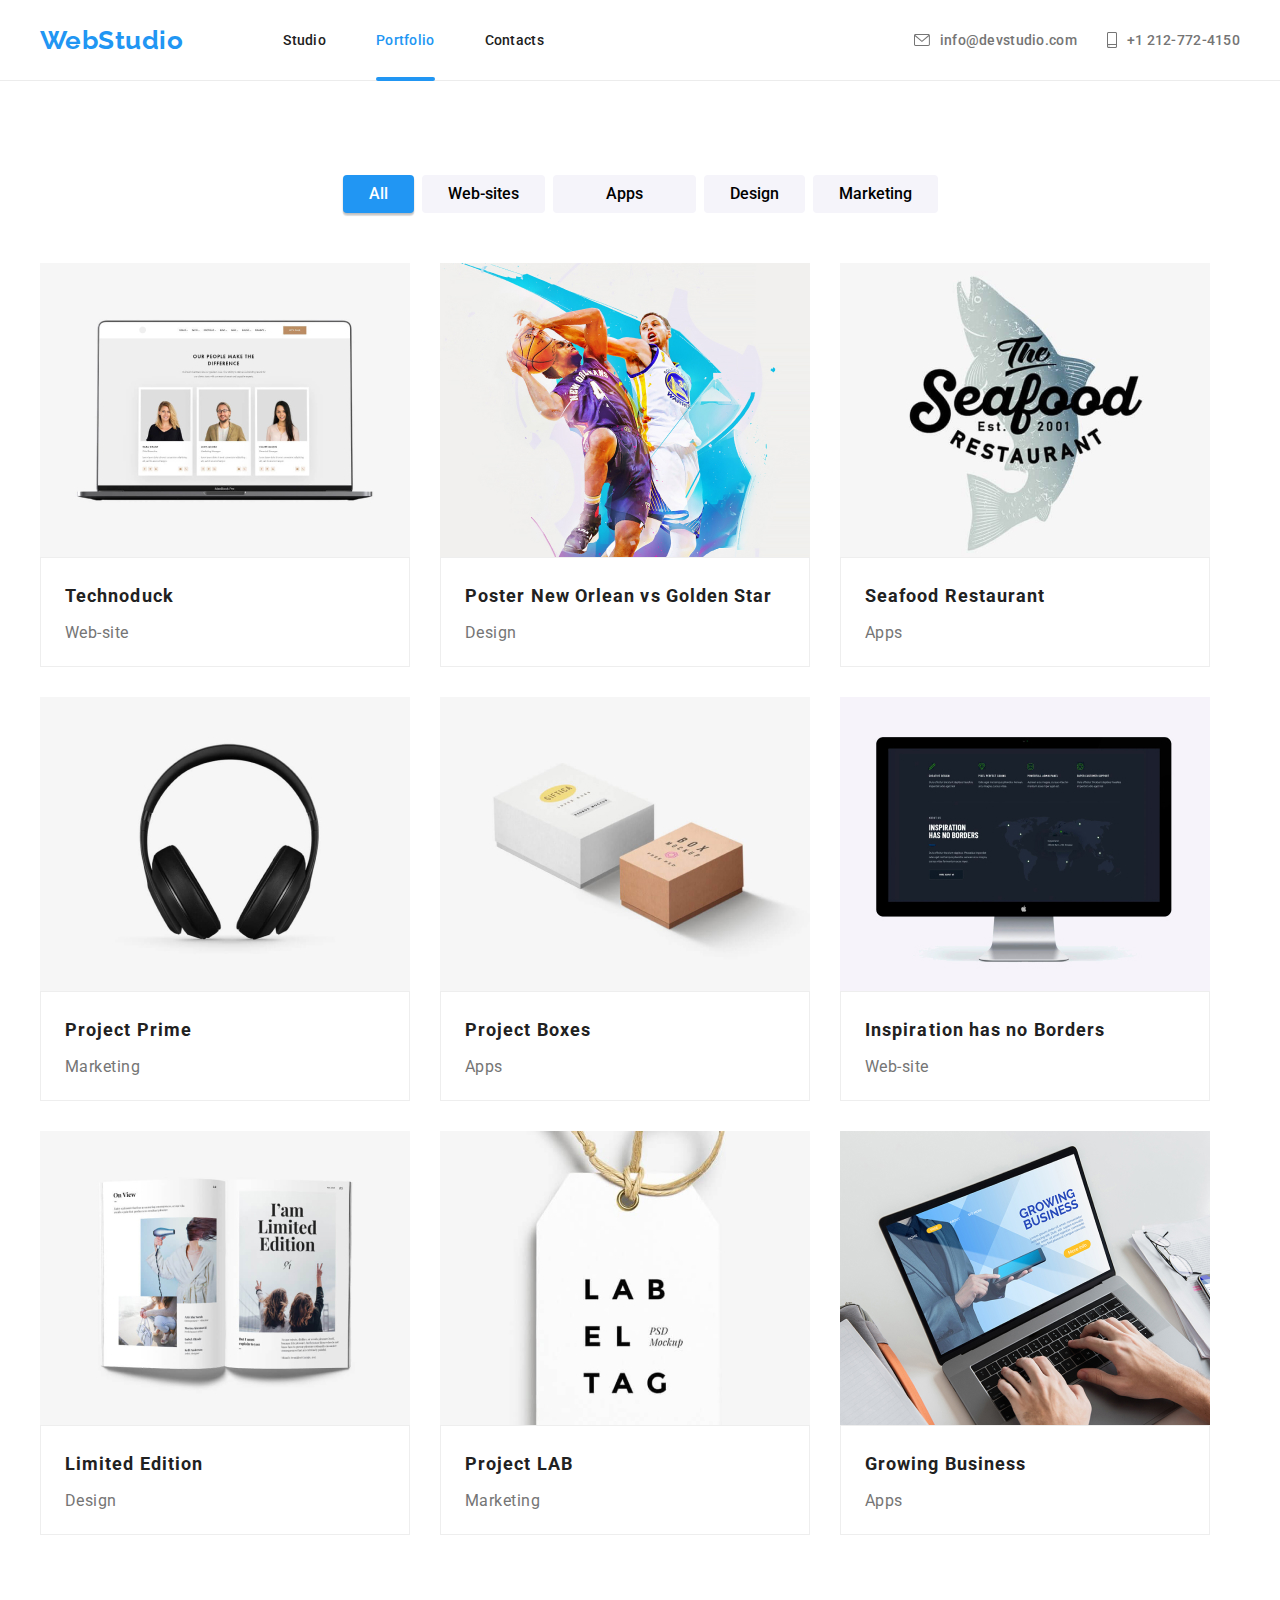
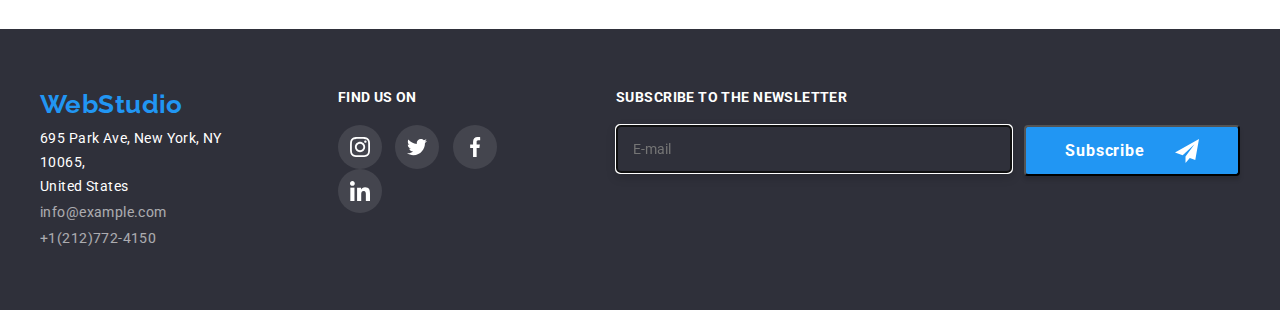
==== portfolio.html @ 6c71a46f "submit hw -6" ====
<!DOCTYPE html>
<html lang="en">
  <head>
    <meta charset="UTF-8" />
    <meta http-equiv="X-UA-Compatible" content="IE=edge" />
    <meta name="viewport" content="width=device-width, initial-scale=1.0" />
    <link rel="preconnect" href="https://fonts.googleapis.com" />
    <link rel="preconnect" href="https://fonts.gstatic.com" crossorigin />
    <link
      href="https://fonts.googleapis.com/css2?family=Raleway:wght@400;500;700;900&family=Roboto:wght@400;500;700;900&display=swap"
      rel="stylesheet"
    />
    <link
      rel="stylesheet"
      href="https://cdnjs.cloudflare.com/ajax/libs/modern-normalize/1.1.0/modern-normalize.min.css"
    />
    <link rel="stylesheet" href="css/styles.css" />

    <title>portfolio</title>
  </head>

  <body>
    <!--Page header-->
    <header class="section-header">
      <div class="container header-container">
        <a class="header-logo" href="./index.html">WebStudio</a>
<nav>
        <ul class="navigation-list">
          <li class="navigation-item">
            <a class="navigation-item-link" href="./index.html">Studio</a>
          </li>
          <li class="navigation-item">
            <a class="navigation-item-link current-page"  href="./portfolio.html"
              >Portfolio</a
            >
          </li>
          <li class="navigation-item" >
            <a class="navigation-item-link" href="#">Contacts</a></li>
        </ul>
      </nav>
      <ul class="header-contacts-list">
        <li class="header-contact-item">
          <a class="header-contact-link" href="mailto:info@devstudio.com">
                 <svg class="link-icon-mail" width="16" height="12">
              <use href="./images/sprite.svg#icon-envelope"></use>
            </svg>
            info@devstudio.com</a
          >
        </li>
        <li class="header-contact-item">
          <a class="header-contact-link" href="tel:12127724150">
            <svg class="link-icon-tel" width="10" height="16">
              <use href="./images/sprite.svg#icon-smartphone"></use>
            </svg>
            +1 212-772-4150</a
          >
        </li>
      </ul>
      </div>
    </header>
    <main>
      <section class="main-section">
        <div class="container">

        <ul class="menu-button-list">
          
          <li class="menu-button-item">
        <button class="menu-button-current" type="button">All</button>
        </li>

        <li class="menu-button-item">
        <button class="menu-button black" type="button">
          Web-sites
        </button>
        </li>

       <li class="menu-button-item">
      <button class="menu-button black button-apps" type="button">Apps</button>
       </li>

        <li class="menu-button-item">
      <button class="menu-button black" type="button">
          Design
        </button>
        </li>

        <li class="menu-button-item">
      <button class="menu-button black" type="button">
          Marketing
      </button>
        </li>

        </ul>
      
        <ul class="image-list">

          <li class="image-list-item">
            <div class="card-overlay">
            
            <img
              src="images/images_portfolio/img1.jpg"
              alt="picture of people"
              width="370"
              height="294"
            />
            <p class="card-overlay-text">
              Technoduck is a state-of-the-art coronavirus distribution platform. Companies use this platform for digital espionage and attacks on competitors' secure servers.
            </p>
            </div>
      
            <div class="image-description">
            <h3 class="captions">Technoduck</h3>
            <p class="text-portfolio">Web-site</p>
            </div>
              
            </a>
          </li>
          <li class="image-list-item">
            <div class="card-overlay">
            <img
              src="images/images_portfolio/img2.jpg"
              alt="picture of players"
              width="370"
              height="294"
            />
            <p class="card-overlay-text">
              Technoduck is a state-of-the-art coronavirus distribution platform. Companies use this platform for digital espionage and attacks on competitors' secure servers.
            </p>
            </div>
            <div class="image-description">
            <h3 class="captions">Poster New Orlean vs Golden Star</h3>
            <p class="text-portfolio">Design</p>
            </div>
          </li>
          <li class="image-list-item">
            <div class="card-overlay">
            <img
              src="images/images_portfolio/img3.jpg"
              alt="picture of logo"
              width="370"
              height="294"
            />
            <p class="card-overlay-text">
              Technoduck is a state-of-the-art coronavirus distribution platform. Companies use this platform for digital espionage and attacks on competitors' secure servers.
            </p>
            </div>
            <div class="image-description">
            <h3 class="captions">Seafood Restaurant</h3>
            <p class="text-portfolio">Apps</p>
            </div>
          </li>
          <li class="image-list-item">
            <div class="card-overlay">
            <img
              src="images/images_portfolio/img4.jpg"
              alt="picture of headphones"
              width="370"
              height="294"
            />
            <p class="card-overlay-text">
              Technoduck is a state-of-the-art coronavirus distribution platform. Companies use this platform for digital espionage and attacks on competitors' secure servers.
            </p>
            </div>
            <div class="image-description">
            <h3 class="captions">Project Prime</h3>
            <p class="text-portfolio">Marketing</p>
            </div>
          </li>
          <li class="image-list-item">
            <div class="card-overlay">
            <img
              src="images/images_portfolio/img5.jpg"
              alt="picture of boxes"
              width="370"
              height="294"
            />
            <p class="card-overlay-text">
              Technoduck is a state-of-the-art coronavirus distribution platform. Companies use this platform for digital espionage and attacks on competitors' secure servers.
            </p>
            </div>
            <div class="image-description">
            <h3 class="captions">Project Boxes</h3>
            <p class="text-portfolio">Apps</p>
            </div>
          </li>
          <li class="image-list-item">
            <div class="card-overlay">
            <img
              src="images/images_portfolio/img6.jpg"
              alt="picture of desktop"
              width="370"
              height="294"
            />
            <p class="card-overlay-text">
              Technoduck is a state-of-the-art coronavirus distribution platform. Companies use this platform for digital espionage and attacks on competitors' secure servers.
            </p>
            </div>
            <div class="image-description">
            <h3 class="captions">Inspiration has no Borders</h3>
            <p class="text-portfolio">Web-site</p>
            </div>
          </li>
          <li class="image-list-item">
            <div class="card-overlay">
            <img
              src="images/images_portfolio/img7.jpg"
              alt="picture of book "
              width="370"
              height="294"
            />
            <p class="card-overlay-text">
              Technoduck is a state-of-the-art coronavirus distribution platform. Companies use this platform for digital espionage and attacks on competitors' secure servers.
            </p>
            </div>
            <div class="image-description">
            <h3 class="captions">Limited Edition</h3>
            <p class="text-portfolio">Design</p>
            </div>
          </li>
          <li class="image-list-item">
            <div class="card-overlay">
            <img
              src="images/images_portfolio/img8.jpg"
              alt="picture of tag"
              width="370"
              height="294"
            />
            <p class="card-overlay-text">
              Technoduck is a state-of-the-art coronavirus distribution platform. Companies use this platform for digital espionage and attacks on competitors' secure servers.
            </p>
            </div>
            <div class="image-description">
            <h3 class="captions">Project LAB</h3>
            <p class="text-portfolio">Marketing</p>
            </div>
          </li>
          <li class="image-list-item">
            <div class="card-overlay">
            <img
              src="images/images_portfolio/img9.jpg"
              alt="person typing on computer"
              width="370"
              height="294"
            />
            <p class="card-overlay-text">
              Technoduck is a state-of-the-art coronavirus distribution platform. Companies use this platform for digital espionage and attacks on competitors' secure servers.
            </p>
            </div>
            <div class="image-description">
            <h3 class="captions">Growing Business</h3>
            <p class="text-portfolio">Apps</p>
            </div>
          </li>
        </ul>
      </section>
      </div>
    </main>

 <footer class="footer">
      <div class=" container section-footer">
        <section class="footer-address">
      <a class="footer-logo" href="./index.html">WebStudio</a>
      <address>
        <ul>
          <li class="footer-address-item">
            <a
              class="footer-address-link"
              href="https://goo.gl/maps/DN4q7YvNKob1rNXi6"
              target="_blank"
              >695 Park Ave, New York, NY 10065,<br/>
               United States
            </a>
          </li>

          <li class="footer-address-item">
            <a class="footer-contact-link" href="mailto:info@example.com"
              >info@example.com</a
            >
          </li>
          <li class="footer-address-item">
            <a class="footer-contact-link" href="tel:12127724150"
              >+1(212)772-4150</a
            >
          </li>
        </ul>
        </address>
        </section>
        <section class="footer-nav">
          <h3 class="footer-title">find us on</h3>
          <ul class="footer-social-list">
            <li class="footer-social-item" >
              <a href="" class="footer-social-link">
                    <svg class="footer-social-icon" width="20" height="20">
                  <use href="./images/sprite.svg#icon-instagram"></use>
                  </svg>
                  </a>
            </li>
            <li class="footer-social-item">
              <a href="" class="footer-social-link twitter-icon">
                   <svg class="footer-social-icon" width="20" height="20">
                  <use href="./images/sprite.svg#icon-twitter"></use>
                  </svg>
                  </a>
            </li>
            <li class="footer-social-item">
              <a href="" class="footer-social-link">
                   <svg class="footer-social-icon" width="20" height="20">
                  <use href="./images/sprite.svg#icon-facebook1"></use>
                  </svg>
                  </a>
            </li>
            <li class="footer-social-item">
              <a href="" class="footer-social-link">
                   <svg class="footer-social-icon" width="20" height="20">
                  <use href="./images/sprite.svg#icon-linkedin"></use>
                  </svg>
                  </a>
            </li>
          </ul>
        </section>
        </section>

        <section class="footer-subscribe">
            <h3 class="footer-title-email">subscribe to the newsletter</h3>
        <div class="footer-form">
<form action="index.html">
    <label for= "email">
        
<input type="email" name="email" id="email" autofocus placeholder="E-mail" style="border:1px solid rgba(255, 255, 255, 0.3); background-color:#2F303A; filter:drop-shadow(0px 4px 4px rgba(0, 0, 0, 0.15));
border-radius:4px; color:#fff;">
    </label>
    <button type="submit" class="subscribe-button">Subscribe
        <svg class="send-button-icon" width="24" height="24">
            <use href="./images/symbol-defs2.svg#icon-icon-send"></use>
        </svg>
    </button>

</form>
</div>        
</section>
    </footer>
    <script src="./js/modal.js"></script>
  </body>
</html>
---- css/styles.css ----
/* GENERAL STYLES*/
:root {
  --logo-color: #2196f3;
  --text-main-color: #757575;
  --title-main-color: #212121;
  --title-bg-color: #2f303a;
  --title-second-color: #ffffff;
  --border-color: #ff6347;
  --button-color: #f5f4fa;
  --card-gap: 30px;
}

*,
*::after,
*::before {
  box-sizing: inherit;
}

body {
  color: var(--black-color);
  font-family: "roboto", "sans-serif";
  font-style: normal;
  line-height: 1.5;
  letter-spacing: 0.03em;
  margin: 0;
}

h1,
h2,
h3,
h4,
h5,
h6,
p {
  margin-top: 0;
  margin-bottom: 0;
}

/**/
ul {
  list-style: none;
  padding-left: 0;
  margin-top: 0;
  margin-bottom: 0;
}

a {
  text-decoration: none;
}

img {
  display: block;
  max-width: 100%;
  height: auto;
}

button:hover,
button:focus {
  cursor: pointer;
}

.container {
  width: 1200px;
  padding-left: 15px;
  padding-right: 15px;
  margin: 0 auto;
}

/* STYLING FOR HEADER*/

.section-header {
  border-bottom: 1px solid #ececec;
}

.header-container {
  display: flex;
  align-items: center;
}

.header-logo {
  color: var(--logo-color);
  font-family: "raleway";
  font-weight: 700;
  font-size: 26px;
  line-height: calc(31 / 26);
  margin-right: 100px;
}

.navigation-list {
  display: flex;
  align-items: center;
}

.navigation-item:not(:last-child) {
  margin-right: 50px;
}

.navigation-item-link {
  color: var(--title-main-color);
  font-weight: 500;
  font-size: 14px;
  line-height: calc(16 / 14);
  letter-spacing: 0.02em;
  display: block;
  padding-top: 32px;
  padding-bottom: 32px;
  transition: color 250ms cubic-bezier(0.4, 0, 0.2, 1);
  position: relative;
}

/* .current-page::after {
  content: "";
  width: 47px;
  height: 4px;
  background-color: var(--logo-color);
  position: absolute;
  top: 77px;
  left: 350px;
} */

.navigation-item-link:hover,
.navigation-item-link :focus {
  color: var(--logo-color);
}

.current-page {
  color: var(--logo-color);
}

.navigation-item-link::after {
  content: "";
  position: absolute;
  left: 0;
  bottom: -1px;
  display: block;
  width: 100%;
  height: 4px;
  border-radius: 2px;
  background-color: var(--logo-color);
  transition: transform 250ms cubic-bezier(0.4, 0, 0.2, 1);
  transform: scaleX(0);
  transform-origin: left;
}

.navigation-item-link:hover::after,
.navigation-item-link:focus::after {
  transform: scaleX(1);
}

.current-page::after {
  content: "";
  position: absolute;
  left: 0;
  bottom: -1px;
  display: block;
  width: 100%;
  height: 4px;
  border-radius: 2px;
  background-color: var(--logo-color);
  transform: scaleX(1);
}

.header-contacts-list {
  display: flex;
  align-items: center;
  margin-left: auto;
}

.header-contact-item:not(:last-child) {
  margin-right: 30px;
}

.header-contact-link {
  color: var(--text-main-color);
  font-weight: 500;
  font-size: 14px;
  letter-spacing: 0.02em;
  line-height: calc(16 / 14);
  display: flex;
  align-items: center;
  padding-top: 32px;
  padding-bottom: 32px;
}

.header-contact-link:hover,
.header-contact-link:focus {
  color: var(--logo-color);
}

/*styling for icons*/

.link-icon-mail {
  margin-right: 10px;
  fill: currentColor;
}

.link-icon-tel {
  margin-right: 10px;
  fill: currentColor;
}

/*STYLING FOR MAIN*/
/*SECTION-1*/
/*HERO SECTION*/

.hero-section {
  background-color: var(--title-bg-color);
  background-image: linear-gradient(
      rgba(47, 48, 58, 0.4),
      rgba(47, 48, 58, 0.4)
    ),
    url(../images/image-background/imgbg.jpg);
  background-repeat: no-repeat;
  background-position: center;
  background-size: cover;
  padding-top: 200px;
  padding-bottom: 225px;
}

.hero-title {
  color: var(--title-second-color);
  font-weight: 900;
  font-size: 44px;
  line-height: calc(60 / 44);
  letter-spacing: 0.06em;
  text-align: center;
  margin-bottom: 40px;
}

.hero-button-section {
  text-align: center;
}

.hero-button {
  font-family: "roboto";
  color: var(--title-second-color);
  cursor: pointer;
  font-weight: 700;
  font-size: 16px;
  line-height: calc(30 / 16);
  letter-spacing: 0.06em;
  text-align: center;
  background-color: var(--logo-color);
  padding: 10px 20px;
  border: none;
  margin: 0 auto;
  display: block;

  box-shadow: 0px 4px 4px rgba(0, 0, 0, 0.15);
  border-radius: 4px;
  transition: bacground-color 250ms cubic-bezier(0.4, 0, 0.2, 1);
}
.hero-button:hover,
.hero-button:focus {
  color: var(--border-color);
}
/*SECTION-2*/

.center-text {
  text-align: center;
  font-weight: 700;
  font-size: 36px;
  line-height: calc(42 / 36);
}

.feature-section {
  padding-bottom: 94px;
}

.feature-list {
  display: flex;
  justify-content: center;
}

.feature-list-item {
  width: 270px;
}

.feature-list-item:not(:first-child) {
  margin-left: 30px;
}

.feature-title {
  color: var(--title-main-color);
  font-weight: 700;
  font-size: 14px;
  line-height: calc(16 / 14);
  text-transform: uppercase;
  margin-bottom: 10px;
}

.feature-text {
  color: var(--text-main-color);
  font-weight: 400;
  font-size: 14px;
  line-height: calc(24 / 14);
}
/*styling for icons*/
.feature-icon {
  border: 2px solid #f5f4fa;
  border-radius: 8px;
  padding: 25px 102.34px;
  width: 70px;
  height: 70px;
}

.feature-icon-div {
  padding-top: 58px;
  padding-bottom: 30px;
  display: flex;
  justify-content: space-between;
}

.feature-icon {
  background: #f5f4fa;
  border-radius: 4px;
}

/*SECTION-3*/

.job-section {
  padding-bottom: 94px;
}

.job-list {
  display: flex;
  align-items: center;
  justify-content: center;
  padding-top: 50px;
}

.job-list-item:not(:last-child) {
  margin-right: 30px;
}

.image-text-container {
  position: relative;
}

.image-text-box {
  position: absolute;
  bottom: 0%;
  padding-top: 27px;
  padding-bottom: 27px;
  background: rgba(47, 48, 58, 0.8);
  width: 100%;
  display: flex;
  justify-content: center;
}

.image-text {
  font-weight: 700;
  font-size: 14px;
  line-height: calc(16 / 14);
  letter-spacing: 0.03em;
  text-align: center;
  text-transform: uppercase;
  color: var(--title-second-color);
}

/*SECTION-4*/

.team-section {
  background-color: var(--button-color);
  padding-bottom: 94px;
}

.team-header {
  padding-top: 94px;
  padding-bottom: 50px;
}

.team-section-list {
  display: flex;
  align-items: center;
  justify-content: center;
}

.team-list-item:not(:last-child) {
  margin-right: 30px;
}

.team-list-item {
  box-shadow: 0px 1px 3px rgba(0, 0, 0, 0.12), 0px 1px 1px rgba(0, 0, 0, 0.14),
    0px 2px 1px rgba(0, 0, 0, 0.2);
  border-radius: 0px 0px 4px 4px;
}

.team-description {
  background-color: var(--title-second-color);
  padding-top: 30px;
  padding-bottom: 30px;
  text-align: center;
}

.team-member {
  font-weight: 500;
  font-size: 16px;
  line-height: calc(19 / 16);
  padding-bottom: 10px;
  padding-top: 30px;
}

.text {
  font-weight: 400;
  font-size: 16px;
  line-height: 19px;
  text-align: center;
  letter-spacing: 0.03em;
  color: var(--text-main-color);
}

/*styling for icons*/

.social-list {
  display: flex;
  justify-content: center;
  padding-top: 16px;
}
.social-item:not(:last-child) {
  margin-right: 10px;
}
.social-link {
  width: 44px;
  height: 44px;

  color: #afb1b8;
  display: flex;
  align-items: center;
  justify-content: center;
  border-radius: 50px;
}

.social-link:hover,
.social-link:focus {
  color: white;
  background-color: var(--logo-color);
}

.team-social-links {
  fill: currentColor;
}

/*SECTION-5 (styling for icons)*/

.regular-customer {
  padding-top: 94px;
  padding-bottom: 94px;
}

.customer-list {
  display: flex;
  justify-content: center;
  padding-top: 50px;
}

.customer-item {
  width: 170px;
  height: 92px;
  box-sizing: border-box;
  border: 1px solid #afb1b8;
  border-radius: 4px;
}

.customer-item:not(:last-child) {
  margin-right: 30px;
}

.client-logo {
  fill: #afb1b8;
  margin: 16px 32px;
  display: flex;
  align-items: center;
  justify-content: center;
}

.customer-link {
  color: #2196f3;
  background-color: #afb1b8;
}

.client-logo:hover,
.client-logo:focus {
  fill: currentColor;
}

/*FOOTER*/

.footer {
  background-color: var(--title-bg-color);
  font-family: "Roboto";
  font-style: normal;
  font-weight: 400;
  font-size: 14px;
  line-height: calc(24 / 14);
  letter-spacing: 0.03em;
}

.section-footer {
  padding-top: 60px;
  padding-bottom: 60px;
  display: flex;
}

.footer-logo {
  display: block;
}

.footer-logo {
  color: var(--logo-color);
  font-family: "raleway";
  font-weight: 700;
  font-size: 26px;
  line-height: calc(31 / 26);
  margin-bottom: 6px;
}

.footer-address-item:not(:last-child) {
  margin-bottom: 2px;
}

.footer-address-link {
  color: var(--title-second-color);
  font-family: "Roboto";
  font-style: normal;
  font-weight: 400;
  font-size: 14px;
  line-height: calc(24 / 14);
  padding-bottom: 27px;
}

.footer-contact-link {
  color: var(--title-second-color);
  opacity: 0.6;
  font-family: "Roboto";
  font-style: normal;
  font-weight: 400;
  font-size: 14px;
  line-height: calc(24 / 14);
  padding-bottom: 2px;
}

/*styling for icons*/

.footer-nav {
  padding-left: 70px;
  color: var(--title-second-color);
}

.footer-title {
  text-transform: uppercase;
  padding-bottom: 20px;
  font-weight: 700;
  font-size: 14px;
  line-height: 16px;
  letter-spacing: 0.03em;
}

.footer-social-item {
  display: inline-flex;
}

.footer-social-item:not(:last-child) {
  margin-right: 10px;
}

.footer-social-link {
  width: 44px;
  height: 44px;
  fill: #ffffff;
  background: #ffffff1a;
  border-radius: 50%;
  display: flex;
  align-items: center;
  justify-content: center;
}

.footer-social-link:hover,
.footer-social-link:focus {
  color: white;
  background-color: var(--logo-color);
}

.footer-subscribe {
  padding-left: 65px;
}

.footer-title-email {
  text-transform: uppercase;
  padding-bottom: 20px;
  color: var(--title-second-color);
  font-weight: 700;
  font-size: 14px;
  line-height: 16px;
  letter-spacing: 0.03em;
}

/* form {
  display: flex;
}

form label {
  width: 358px;
  height: 50px;
} */

.footer-form form {
  display: flex;
}

label {
  padding-right: 12px;
}

label input {
  padding: 15px 200px 15px 16px;
}

.email::placeholder {
  color: rgba(255, 255, 255, 0.6);
}

.subscribe-button:enabled {
  color: var(--title-second-color);
  background: var(--logo-color);
  font-weight: 700;
  width: 200px;
  height: 45px;
  font-size: 16px;
  line-height: 30px;
  border-radius: 4px;
  display: flex;
  justify-content: center;
  align-items: center;
  letter-spacing: 0.06em;

  box-shadow: 0px 4px 4px rgba(0, 0, 0, 0.15);
}

.send-button-icon {
  background-color: var(--logo-color);
  fill: #ffffff;
  padding-left: 30px;
}

.backdrop {
  width: 100%;
  height: 100%;
  background-color: rgba(0, 0, 0, 0.2);
  position: fixed;
  top: 0;
  display: flex;
  align-items: center;
  transition: opacity 250ms cubic-bezier(0.4, 0, 0.2, 1);
}

.is-hidden {
  pointer-events: none;
  opacity: 0%;
}

.modal {
  height: 581px;
  width: 528px;
  margin-right: auto;
  margin-left: auto;
  background: var(--title-second-color);
  box-shadow: 0px 1px 3px rgba(0, 0, 0, 0.12), 0px 1px 1px rgba(0, 0, 0, 0.14),
    0px 2px 1px rgba(0, 0, 0, 0.2);
  border-radius: 4px;
  position: relative;
  transform: hide;
  transition: transform 1000ms cubic-bezier(0.4, 0, 0.2, 1);
}

.modal-button {
  box-sizing: border-box;
  border: 1px solid rgba(0, 0, 0, 0.1);
  border-radius: 100px;
  position: absolute;
  top: 0;
  right: 0;
  align-items: center;
  border-radius: 100%;
  display: inline-flex;
  align-items: center;
  justify-content: center;
  padding: 8px 8px;
  margin: 8px;
  background: var(--title-second-color);
}

.modal-button:hover,
.modal-button:focus {
  border-color: var(--logo-color);
  cursor: pointer;
  fill: var(--logo-color);
}

.modal-close-button {
  display: block;
  width: 100%;
}

.modal-window-heading {
  padding-top: 40px;
  padding-bottom: 12px;
  padding-left: 40px;
}

.modal-window-form form {
  display: flex;
  flex-direction: column;
  padding-left: 40px;
}

label {
  display: flex;
  flex-direction: column;
  cursor: pointer;
}

textarea {
  resize: none;
  width: 448px;
  height: 120px;
}

.form-icon {
  position: relative;
  bottom: 25px;
  left: 15px;
}

.form-icon:hover,
.form-icon:focus {
  fill: #2196f3;
}

.checkbox {
  display: flex;
  align-items: baseline;
}

.checkbox input {
  margin-right: 8px;
  fill: #212121;
}

.modal-send-button {
  display: flex;
  justify-content: center;
}

.send-button {
  color: var(--title-second-color);
  background: var(--logo-color);
  width: 200px;
  height: 50px;
  font-size: 16px;
  line-height: 30px;
  border-radius: 4px;
  display: flex;
  justify-content: center;
  text-align: center;
  align-items: center;
  letter-spacing: 0.06em;
  box-shadow: 0px 4px 4px rgba(0, 0, 0, 0.15);
}

/*for hover effect*/
.name {
  width: 448px;
  height: 40px;
  box-sizing: border-box;
  border: 1px solid rgba(33, 33, 33, 0.2);
  border-radius: 4px;
  transition: transform 250ms border-color;
}

.name:hover,
.name:focus {
  cursor: pointer;
  border: 1px solid var(--logo-color);
}

.telephone {
  width: 448px;
  height: 40px;
  box-sizing: border-box;
  border: 1px solid rgba(33, 33, 33, 0.2);
  border-radius: 4px;
  transition: transform 250ms border-color;
}

.telephone:hover,
.telephone:focus {
  cursor: pointer;
  border: 1px solid var(--logo-color);
}

.email {
  width: 448px;
  height: 40px;
  box-sizing: border-box;
  border: 1px solid rgba(33, 33, 33, 0.2);
  border-radius: 4px;
  transition: transform 250ms border-color;
}

.email:hover,
.email:focus {
  cursor: pointer;
  border: 1px solid var(--logo-color);
}

.comments {
  box-sizing: border-box;
  border: 1px solid rgba(33, 33, 33, 0.2);
  border-radius: 4px;
  transition: transform 250ms border-color;
}

.comments:hover,
.comments:focus {
  cursor: pointer;
  border: 1px solid var(--logo-color);
}

/*PORTFOLIO PAGE STYLING*/

.menu-button-list {
  padding-bottom: 50px;
  padding-top: 94px;
  display: flex;
  justify-content: center;
}

.menu-button-item:not(:last-child) {
  margin-right: 8px;
}

.menu-button-current {
  color: var(--title-second-color);
  background-color: var(--logo-color);
  font-family: "roboto";
  font-weight: 500;
  font-size: 16px;
  line-height: calc(26 / 16);
  text-align: center;
  border: none;
  box-shadow: 0px 3px 1px rgba(0, 0, 0, 0.1), 0px 1px 2px rgba(0, 0, 0, 0.08),
    0px 2px 2px rgba(0, 0, 0, 0.12);
  border-radius: 4px;
}

.menu-button-current {
  padding: 6px 26px;
}

.menu-button {
  background-color: var(--button-color);
  border: none;
  font-family: "roboto";
  font-weight: 500;
  font-size: 16px;
  line-height: calc(26 / 16);
  text-align: center;
  padding: 6px 26px;
  border-radius: 4px;
}

.button-apps {
  padding: 6px 53px;
}

.menu-button:hover,
.menu-button:focus {
  background-color: var(--logo-color);
  color: var(--title-second-color);
  box-shadow: 0px 3px 1px rgba(0, 0, 0, 0.1), 0px 1px 2px rgba(0, 0, 0, 0.08),
    0px 2px 2px rgba(0, 0, 0, 0.12);
  border-radius: 4px;
}

.main-section {
  background-color: var(--title-second-color);
  padding-bottom: 94px;
}

.image-list {
  display: flex;
  flex-wrap: wrap;
  margin-top: calc(-1 * var(--card-gap));
  margin-left: calc(-1 * var(--card-gap));
}

.image-list-item:hover,
.image-list-item:focus {
  box-shadow: 0px 1px 1px rgba(0, 0, 0, 0.12), 0px 4px 4px rgba(0, 0, 0, 0.06),
    1px 4px 6px rgba(0, 0, 0, 0.16);
  cursor: pointer;
}

.image-list-item {
  /* flex-basis: calc(100% / 3 - var(--card-gap)); */
  margin-left: var(--card-gap);
  margin-top: var(--card-gap);
  background-color: var(--title-second-color);
  box-sizing: border-box;
}

.card-overlay {
  width: 370px;
  overflow: hidden;
  position: relative;
}

.card-overlay-text {
  position: absolute;
  top: 0;
  left: 0;
  height: 100%;
  width: 100%;
  padding: 63px 24px;
  display: block;
  overflow: auto;
  transform: translateY(100%);
  transition: transform 250ms cubic-bezier(0.4, 0, 0.2, 1);

  font-weight: 400;
  font-size: 18px;
  line-height: calc(28 / 18);
  letter-spacing: 0.03em;
  color: #ffffff;
  background-color: rgba(33, 150, 243, 0.9);
}

.image-list-item:hover .card-overlay-text,
.image-list-item:focus .card-overlay-text {
  transform: translateY(0);
}

.image-description {
  width: 370px;
  height: 110px;
  padding-top: 20px;
  padding-bottom: 20px;
  border: 1px solid #eeeeee;
}

.captions {
  color: var(--title-main-color);
  font-weight: 700;
  font-size: 18px;
  line-height: 36px;
  letter-spacing: 0.06em;
  padding-left: 24px;
  padding-bottom: 4px;
}

.text-portfolio {
  color: var(--text-main-color);
  font-weight: 400;
  font-size: 16px;
  line-height: calc(30 / 16);
  padding-left: 24px;
  padding-bottom: 24px;
}

/*END FOR NOW*/
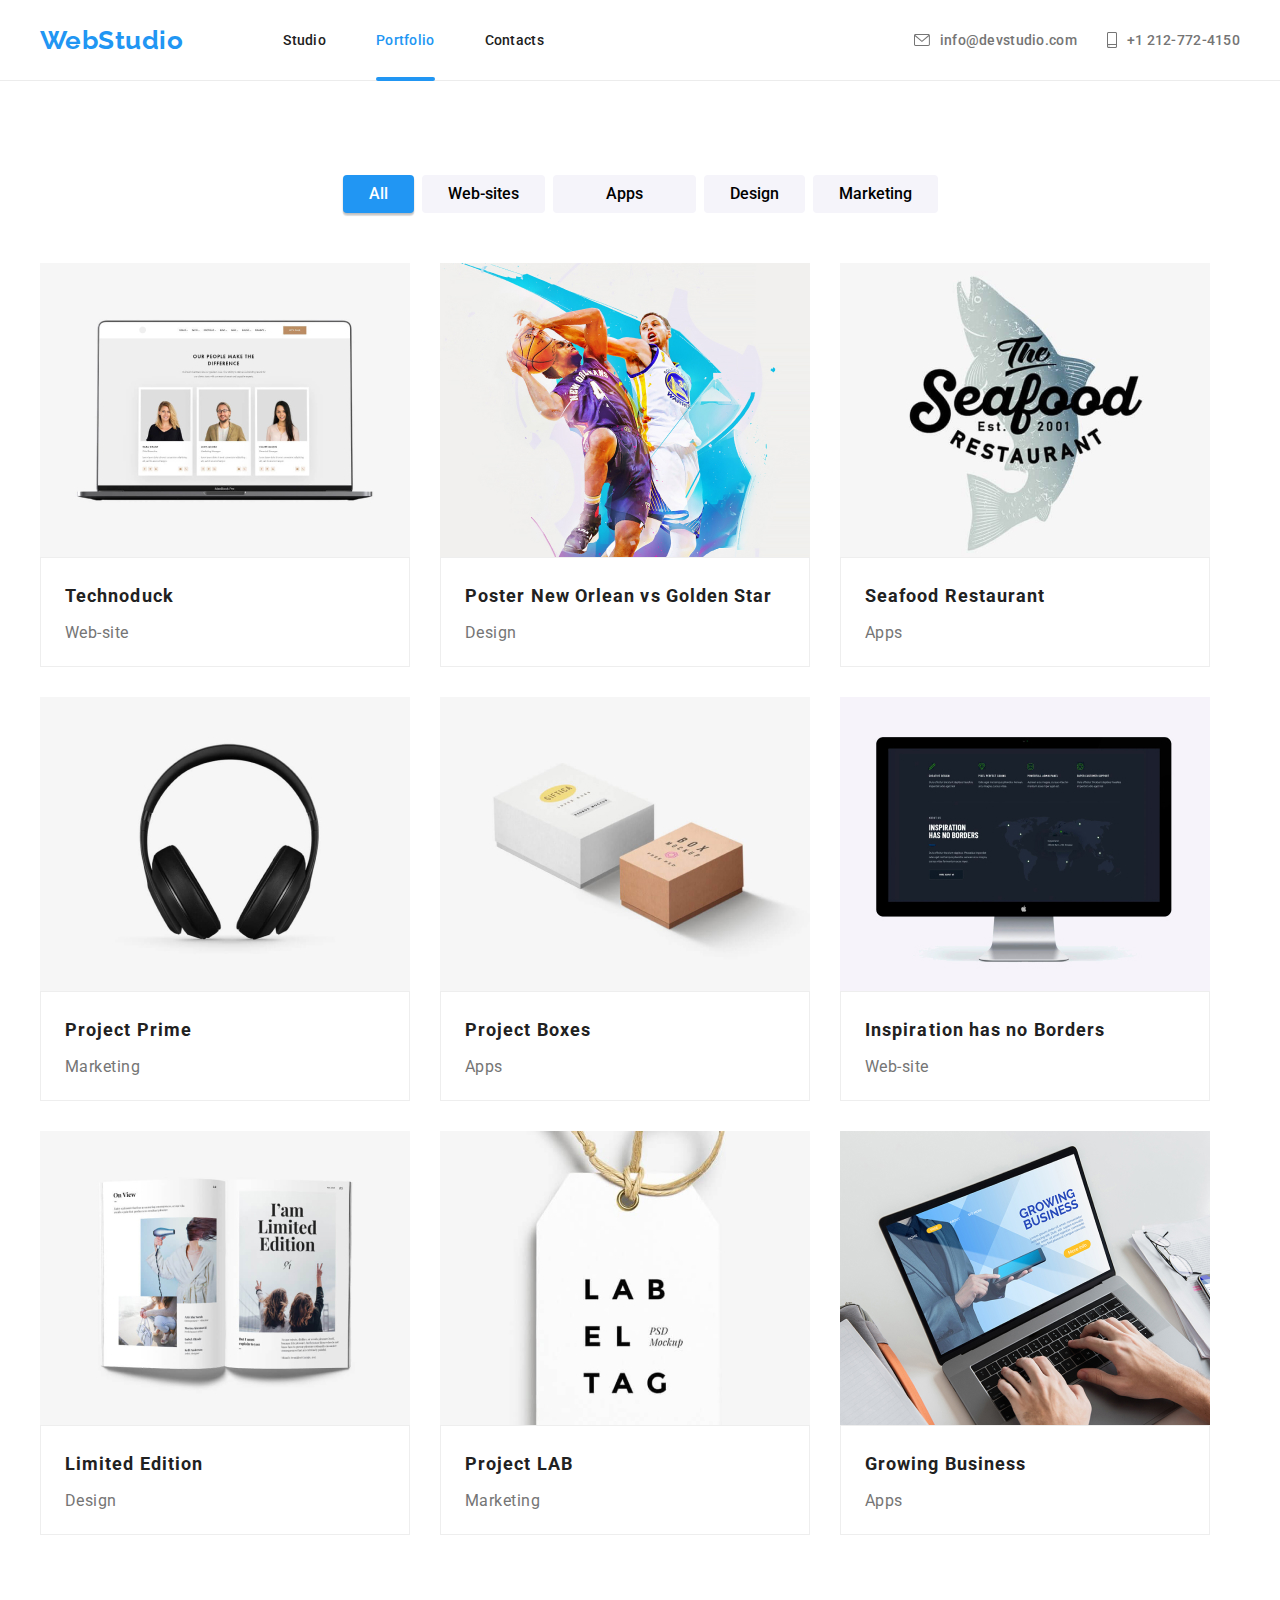
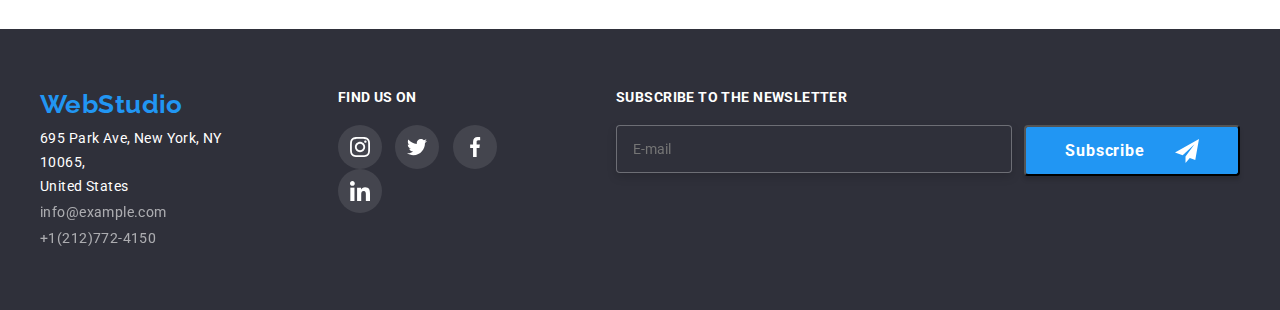
==== commit 0d05ef20: "updated homework-6" ====
--- a/portfolio.html
+++ b/portfolio.html
@@ -326,7 +326,7 @@
 <form action="index.html">
     <label for= "email">
         
-<input type="email" name="email" id="email" autofocus placeholder="E-mail" style="border:1px solid rgba(255, 255, 255, 0.3); background-color:#2F303A; filter:drop-shadow(0px 4px 4px rgba(0, 0, 0, 0.15));
+<input type="email" name="email" id="email" placeholder="E-mail" style="border:1px solid rgba(255, 255, 255, 0.3); background-color:#2F303A; filter:drop-shadow(0px 4px 4px rgba(0, 0, 0, 0.15));
 border-radius:4px; color:#fff;">
     </label>
     <button type="submit" class="subscribe-button">Subscribe
--- a/css/styles.css
+++ b/css/styles.css
@@ -108,16 +108,6 @@
   position: relative;
 }
 
-/* .current-page::after {
-  content: "";
-  width: 47px;
-  height: 4px;
-  background-color: var(--logo-color);
-  position: absolute;
-  top: 77px;
-  left: 350px;
-} */
-
 .navigation-item-link:hover,
 .navigation-item-link :focus {
   color: var(--logo-color);
@@ -180,11 +170,33 @@
   align-items: center;
   padding-top: 32px;
   padding-bottom: 32px;
+  transition: color 250ms cubic-bezier(0.4, 0, 0.2, 1);
+  position: relative;
 }
 
 .header-contact-link:hover,
 .header-contact-link:focus {
   color: var(--logo-color);
+}
+
+.header-contact-link::after {
+  content: "";
+  position: absolute;
+  left: 0;
+  bottom: -1px;
+  display: block;
+  width: 100%;
+  height: 4px;
+  border-radius: 2px;
+  background-color: var(--logo-color);
+  transition: transform 250ms cubic-bezier(0.4, 0, 0.2, 1);
+  transform: scaleX(0);
+  transform-origin: left;
+}
+
+.header-contact-link:hover::after,
+.header-contact-link:focus::after {
+  transform: scaleX(1);
 }
 
 /*styling for icons*/
@@ -423,12 +435,12 @@
 .social-link {
   width: 44px;
   height: 44px;
-
   color: #afb1b8;
   display: flex;
   align-items: center;
   justify-content: center;
   border-radius: 50px;
+  transition: color 250ms cubic-bezier(0.4, 0, 0.2, 1);
 }
 
 .social-link:hover,
@@ -595,6 +607,14 @@
   letter-spacing: 0.03em;
 }
 
+.footer-email {
+  border: 1px solid rgba(255, 255, 255, 0.3);
+  background-color: #2f303a;
+  filter: drop-shadow(0px 4px 4px rgba(0, 0, 0, 0.15));
+  border-radius: 4px;
+  color: #fff;
+}
+
 /* form {
   display: flex;
 }
@@ -614,10 +634,6 @@
 
 label input {
   padding: 15px 200px 15px 16px;
-}
-
-.email::placeholder {
-  color: rgba(255, 255, 255, 0.6);
 }
 
 .subscribe-button:enabled {
@@ -702,129 +718,110 @@
   width: 100%;
 }
 
-.modal-window-heading {
-  padding-top: 40px;
-  padding-bottom: 12px;
-  padding-left: 40px;
-}
-
-.modal-window-form form {
+.form-title {
+  font-size: 16px;
+  line-height: calc(19 / 16);
+  text-align: center;
+  padding-bottom: 2px;
+}
+
+.modal-form {
+  padding: 40px;
+}
+
+.modal-field-wrapper form {
   display: flex;
   flex-direction: column;
   padding-left: 40px;
-}
-
-label {
-  display: flex;
-  flex-direction: column;
+  margin-bottom: 10px;
+}
+
+.form-label {
+  display: block;
+  font-weight: 400;
+  font-size: 12px;
+  line-height: calc(14 / 12);
+  letter-spacing: 0.01em;
+  color: var(--text-main-color);
+  margin-bottom: 4px;
+  margin-top: 10px;
+}
+
+.modal-input-wrapper {
+  display: block;
+  position: relative;
+}
+
+.modal-input {
+  width: 100%;
+  height: 40px;
+  box-sizing: border-box;
+  border: 1px solid rgba(33, 33, 33, 0.2);
+  border-radius: 4px;
   cursor: pointer;
-}
-
-textarea {
+  padding: 12px 16px 12px 42px;
+  transition: transform border-color 250ms cubic-bezier(0.4, 0, 0.2, 1),
+    color 250ms cubic-bezier(0.4, 0, 0.2, 1);
+  font-weight: 400;
+  font-size: 12px;
+  line-height: calc(14 / 12);
+  letter-spacing: 0.01em;
+}
+
+.modal-input:focus {
+  border-color: var(--logo-color);
+  color: var(--logo-color);
+  outline: none;
+}
+
+.modal-input-icon {
+  position: absolute;
+  left: 15px;
+  top: 50%;
+  transform: translateY(-50%);
+  transition: fill 250ms cubic-bezier(0.4, 0, 0.2, 1);
+}
+
+.modal-input:focus ~ .modal-input-icon {
+  fill: var(--logo-color);
+}
+
+#comments {
   resize: none;
   width: 448px;
   height: 120px;
 }
 
-.form-icon {
-  position: relative;
-  bottom: 25px;
-  left: 15px;
-}
-
-.form-icon:hover,
-.form-icon:focus {
-  fill: #2196f3;
+.modal-checkbox-div {
+  display: flex;
+  align-items: baseline;
+  padding-top: 15px;
 }
 
 .checkbox {
-  display: flex;
-  align-items: baseline;
-}
-
-.checkbox input {
-  margin-right: 8px;
-  fill: #212121;
-}
-
-.modal-send-button {
-  display: flex;
-  justify-content: center;
+  cursor: pointer;
+}
+
+.modal-checkbox {
+  cursor: pointer;
+  padding-left: 9px;
 }
 
 .send-button {
   color: var(--title-second-color);
   background: var(--logo-color);
-  width: 200px;
-  height: 50px;
   font-size: 16px;
+  font-weight: 700;
+  border: none;
+  padding: 10px 80px;
+  margin-bottom: 40px;
+  margin-top: 15px;
+  margin-left: 110px;
+  cursor: pointer;
   line-height: 30px;
   border-radius: 4px;
-  display: flex;
-  justify-content: center;
-  text-align: center;
-  align-items: center;
   letter-spacing: 0.06em;
   box-shadow: 0px 4px 4px rgba(0, 0, 0, 0.15);
-}
-
-/*for hover effect*/
-.name {
-  width: 448px;
-  height: 40px;
-  box-sizing: border-box;
-  border: 1px solid rgba(33, 33, 33, 0.2);
-  border-radius: 4px;
-  transition: transform 250ms border-color;
-}
-
-.name:hover,
-.name:focus {
-  cursor: pointer;
-  border: 1px solid var(--logo-color);
-}
-
-.telephone {
-  width: 448px;
-  height: 40px;
-  box-sizing: border-box;
-  border: 1px solid rgba(33, 33, 33, 0.2);
-  border-radius: 4px;
-  transition: transform 250ms border-color;
-}
-
-.telephone:hover,
-.telephone:focus {
-  cursor: pointer;
-  border: 1px solid var(--logo-color);
-}
-
-.email {
-  width: 448px;
-  height: 40px;
-  box-sizing: border-box;
-  border: 1px solid rgba(33, 33, 33, 0.2);
-  border-radius: 4px;
-  transition: transform 250ms border-color;
-}
-
-.email:hover,
-.email:focus {
-  cursor: pointer;
-  border: 1px solid var(--logo-color);
-}
-
-.comments {
-  box-sizing: border-box;
-  border: 1px solid rgba(33, 33, 33, 0.2);
-  border-radius: 4px;
-  transition: transform 250ms border-color;
-}
-
-.comments:hover,
-.comments:focus {
-  cursor: pointer;
-  border: 1px solid var(--logo-color);
 }
 
 /*PORTFOLIO PAGE STYLING*/
